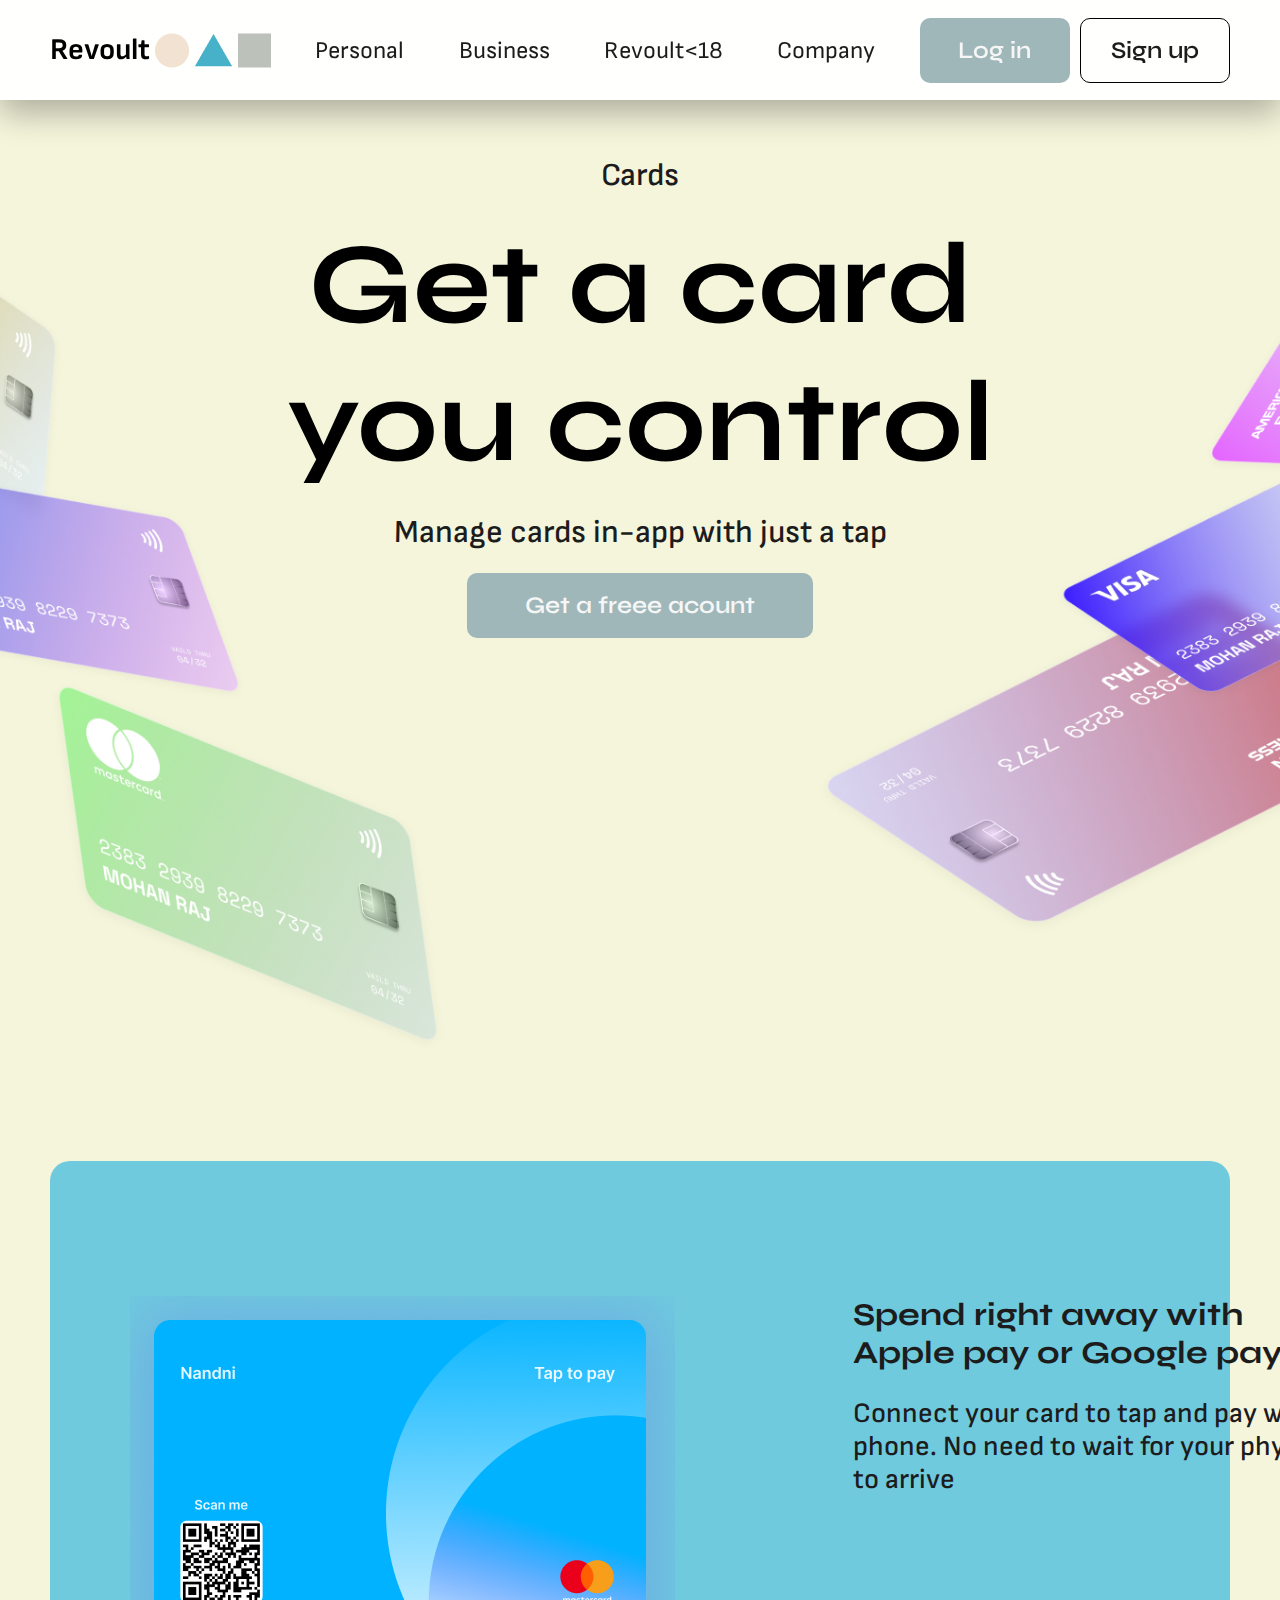
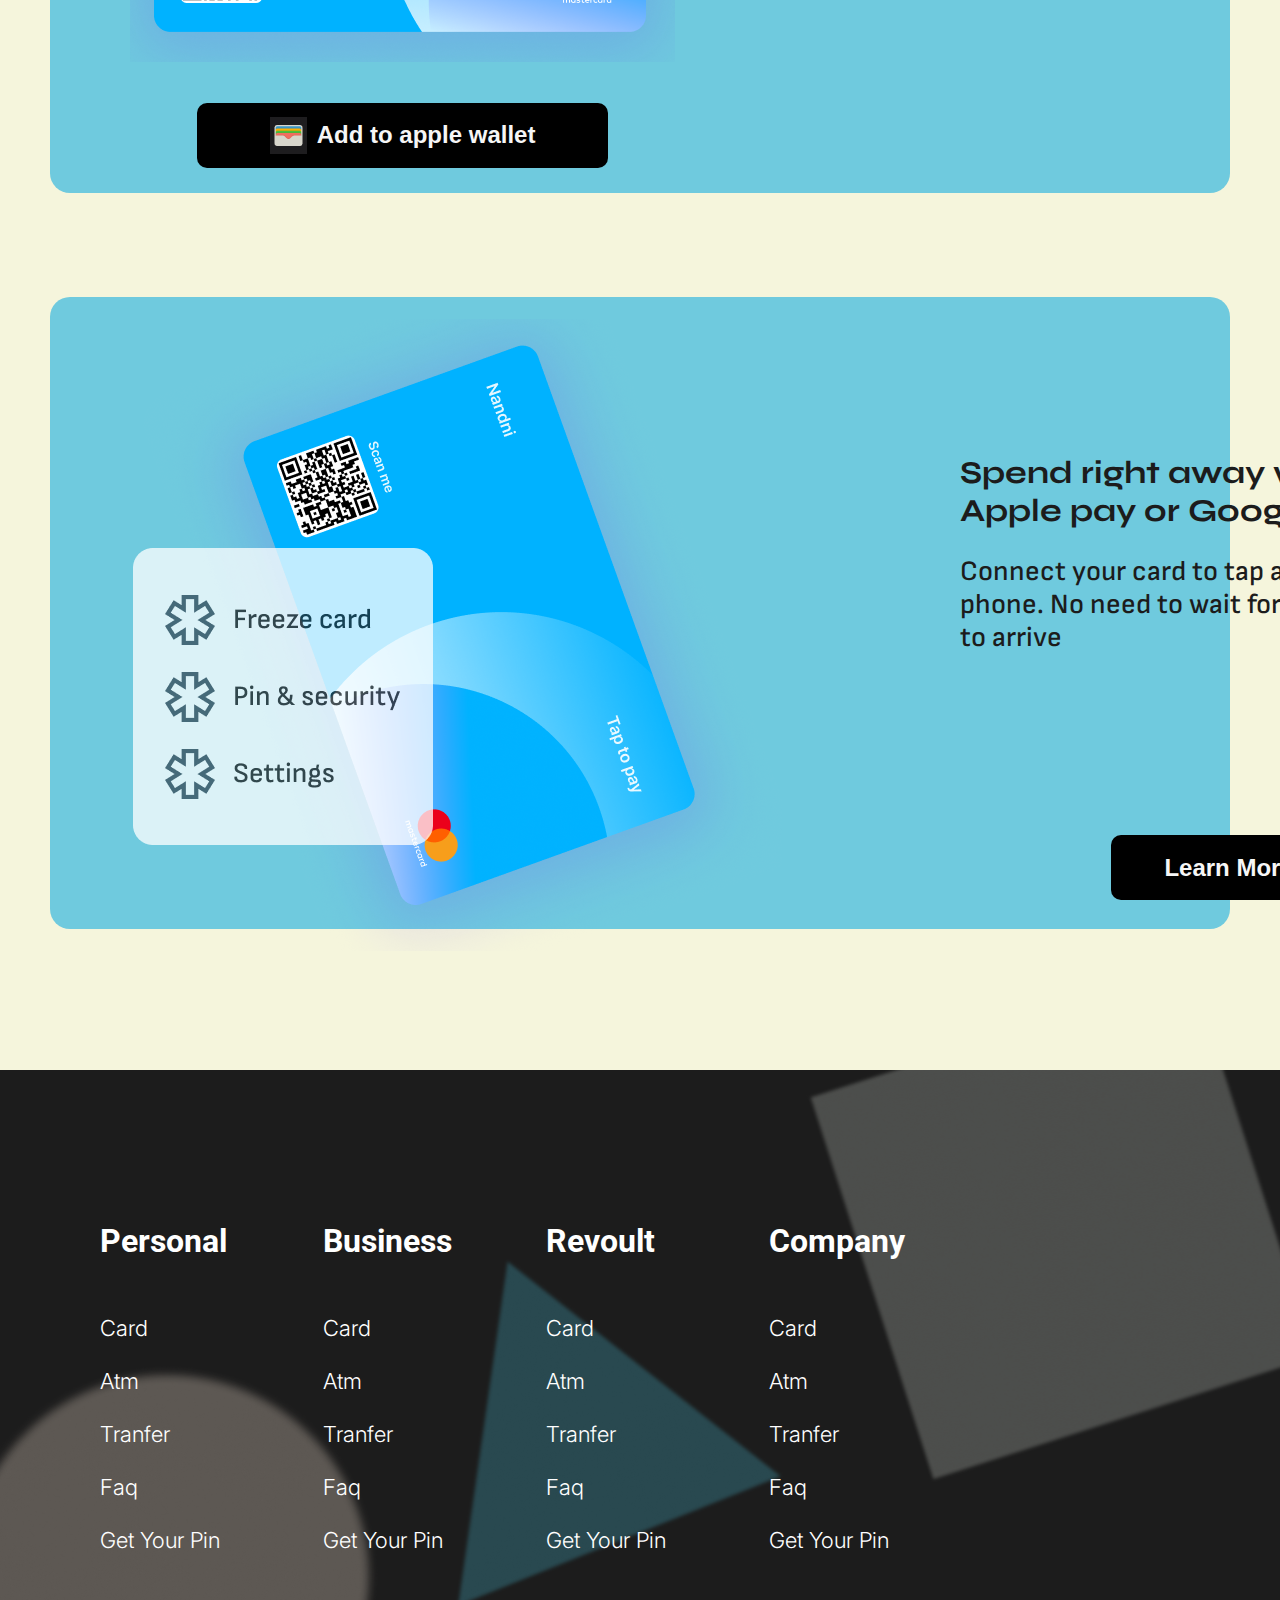
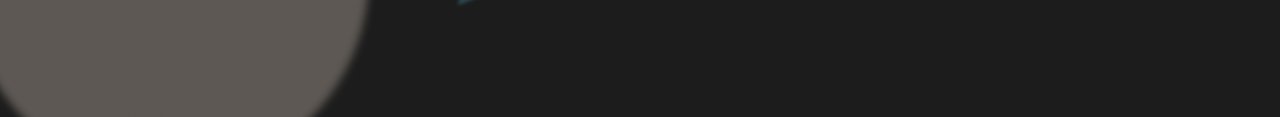
==== index.html @ 476b139b "Initial commit" ====
<!DOCTYPE html>
<html lang="en">
  <head>
    <meta charset="UTF-8" />
    <meta name="viewport" content="width=device-width, initial-scale=1.0" />
    <title>Document</title>
    <link rel="stylesheet" href="style.css" />
  </head>
  <body class="sticky">
    <header class="header">
      <a href="#" class="headerText">
        <h2>Revoult</h2>
        <img src="./img/Ellipse.png" alt="Ellipse_picture" />
        <img src="./img/Polygon.png" alt="Polygon_picture" />
        <img src="./img/Rectangle.png" alt="Rectangle_picture" />
      </a>
      <nav class="mainNav">
        <ul class="mainNavList">
          <li><a href="#" class="mainNavLink">Personal</a></li>
          <li><a href="#" class="mainNavLink">Business</a></li>
          <li><a href="#" class="mainNavLink">Revoult&lt;18</a></li>
          <li><a href="#" class="mainNavLink">Company</a></li>
        </ul>
      </nav>
      <div class="navBtn">
        <a href="#" class="btn loginBtn">Log in</a>
        <a href="#" class="btn signUpBtn">Sign up</a>
      </div>
    </header>
    <main>
      <!-- HERO SECTION -->
      <section class="heroSection">
        <div class="heroContainer">
          <p class="heroText">Cards</p>
          <h2 class="heroTitle">
            Get a card <br />
            you control
          </h2>
          <h5 class="heroSubTitle">Manage cards in-app with just a tap</h5>
          <div class="heroBtn">
            <a href="#" class="btn"> Get a freee acount </a>
          </div>
        </div>
      </section>

      <!-- ABOUT SECTION -->
      <section class="aboutSection">
        <div class="gridCard addWallet">
          <div class="gridItem">
            <img src="/img/sha.png" alt="atm card" /><br />
            <a href="#">
              <button>
                <img src="/img/Walletimg.png" alt="wallet icon" /> Add to apple
                wallet
              </button>
            </a>
          </div>

          <div class="gridItem gridItemText">
            <h3>Spend right away with Apple pay or Google pay</h3>
            <p>
              Connect your card to tap and pay with your phone. No need to wait
              for your physical card to arrive
            </p>
          </div>
        </div>

        <div class="gridCard learnMore">
          <div class="gridItem">
            <img src="/img/atm-card.svg" alt="atm card" /><br />
          </div>

          <div class="gridItem gridItemText">
            <h3>Spend right away with Apple pay or Google pay</h3>
            <p>
              Connect your card to tap and pay with your phone. No need to wait
              for your physical card to arrive
            </p>
            <a href="#">
              <button class="learnMoreBtn">Learn More</button>
            </a>
          </div>
        </div>
      </section>
    </main>

    <!-- FOOTER SECTION -->
    <footer class="footerSection">
      <div class="gridItem">
        <h4>Personal</h4>
        <div class="footerLinks">
          <a href="#">Card</a>
          <a href="#">Atm</a>
          <a href="#">Tranfer</a>
          <a href="#">Faq</a>
          <a href="#">Get Your Pin</a>
        </div>
      </div>
      <div class="gridItem">
        <h4>Business</h4>
        <div class="footerLinks">
          <a href="#">Card</a>
          <a href="#">Atm</a>
          <a href="#">Tranfer</a>
          <a href="#">Faq</a>
          <a href="#">Get Your Pin</a>
        </div>
      </div>
      <div class="gridItem">
        <h4>Revoult</h4>
        <div class="footerLinks">
          <a href="#">Card</a>
          <a href="#">Atm</a>
          <a href="#">Tranfer</a>
          <a href="#">Faq</a>
          <a href="#">Get Your Pin</a>
        </div>
      </div>
      <div class="gridItem">
        <h4>Company</h4>
        <div class="footerLinks">
          <a href="#">Card</a>
          <a href="#">Atm</a>
          <a href="#">Tranfer</a>
          <a href="#">Faq</a>
          <a href="#">Get Your Pin</a>
        </div>
      </div>
    </footer>
  </body>
</html>
---- style.css ----
@import url("https://fonts.googleapis.com/css2?family=Sofia+Sans:wght@100;400;500;600;700;800&family=Syne:wght@400;500;600;700&family=Roboto:wght@300;400;500;700;900&family=Inter:wght@300;400;500;700&display=swap");

* {
  margin: 0;
  padding: 0;
  box-sizing: border-box;
  border: none;
  text-decoration: none;
  color: inherit;
  list-style-type: none;
}

html {
  font-size: 65.2%;
  overflow-x: hidden;
}

body {
  max-width: 1728px;
  background-color: beige;
  font-family: "Sofia Sans", sans-serif;
}

.sticky .header {
  position: fixed;
  top: 0;
  bottom: 0;
  padding-top: 0;
  padding-bottom: 0;
  width: 100%;
  box-shadow: 0 1.2rem 3.2rem rgba(0, 0, 0, 0.3);
  background-color: rgba(255, 255, 255, 0.95);
}

.header {
  background-color: #e8eded;
  display: flex;
  flex-direction: row;
  justify-content: space-between;
  align-items: center;
  height: 9.6rem;
  padding: 0 4.8rem;
}

.headerText {
  color: black;
  text-decoration: none;
  font-size: 20px;
  display: flex;
  justify-content: center;
  align-items: center;
  gap: 5px;
}
.mainNavList {
  display: flex;
  text-decoration: none;
  list-style-type: none;
  color: #1c1c1c;
  gap: 5.2rem;
}
.mainNavLink:link,
.mainNavLink:visited {
  text-decoration: none;
  font-size: 24px;
  color: #1c1c1c;
}

.mainNavLink:hover,
.mainNavLink:active {
  color: #6fcade;
  text-decoration: underline;
}

.navBtn {
  display: flex;
  font-family: "Syne", sans-serif;
  font-size: 24px;
  font-weight: 600;
  gap: 1rem;
}

.btn,
.btn:link,
.btn:visited {
  width: 150px;
  height: 65px;
  display: flex;
  justify-content: center;
  align-items: center;
  border-radius: 10px;
  cursor: pointer;
  transition: all 0.5s;
  text-decoration: none;
  border: none;
  -webkit-border-radius: 10px;
  -moz-border-radius: 10px;
  -ms-border-radius: 10px;
  -o-border-radius: 10px;
}

.loginBtn:link,
.loginBtn:visited {
  background-color: #9fb7b9;
  color: #f6f6f6;
}

.loginBtn:hover,
.loginBtn:active {
  background-color: #b7ced1;
  color: #1c1c1c;
}

.signUpBtn:link,
.signUpBtn:visited {
  border: 1px solid black;
  background-color: inherit;
  color: #1c1c1c;
}

.signUpBtn:hover,
.signUpBtn:active {
  background-color: #f5f2ec;
}

.heroSection {
  background-image: url(/img/card1.png);
  background-position: center;
  background-size: cover;
  height: 100vh;
  width: 100vw;
  display: flex;
  justify-content: center;
  margin-top: 15rem;
  text-align: center;
}

.heroContainer {
  height: 519px;
  width: 100%;
  display: flex;
  flex-direction: column;
  align-items: center;
  font-family: "Syne", sans-serif;
}

.heroText,
.heroSubTitle {
  margin-bottom: 2rem;
  font-size: 32px;
  font-family: "Sofia Sans", sans-serif;
  font-weight: 500;
  color: #1c1c1c;
}

.heroTitle {
  margin-bottom: 2rem;
  font-size: 115px;
}

.heroBtn {
  font-size: 24px;
  font-weight: 600;
}

.heroBtn .btn {
  color: #f6f6f6;
  text-decoration: none;
  border-radius: 10px;
  background: #9fb7b9;
  color: #f6f6f6;
  width: 346px;
  height: 65px;
  padding: 10px;
}

.aboutSection {
  width: 100vw;
  padding: 0 4.8rem;
  margin-bottom: 141px;
}

.aboutSection .gridCard {
  display: grid;
  /* grid-template-columns: 1fr 1fr; */
  grid-template-columns: repeat(2, 1fr);
  grid-column-gap: 178px;
  height: 632px;
  margin-top: 10rem;
  background-color: #6fcade;
  border-radius: 20px;
  -webkit-border-radius: 20px;
  -moz-border-radius: 20px;
  -ms-border-radius: 20px;
  -o-border-radius: 20px;
}

.aboutSection .addWallet {
  padding: 135px 61px 62px 80px;
}

.aboutSection .gridItem {
  display: flex;
  flex-direction: column;
  align-items: center;
}

.aboutSection .gridItem button {
  cursor: pointer;
  display: flex;
  gap: 10px;
  justify-content: center;
  align-items: center;
  color: #f6f6f6;
  background-color: black;
  font-size: 24px;
  font-weight: 600;
  width: 411px;
  height: 65px;
  margin-top: 29px;
  border-radius: 10px;
  -webkit-border-radius: 10px;
  -moz-border-radius: 10px;
  -ms-border-radius: 10px;
  -o-border-radius: 10px;
}

.aboutSection .gridItemText {
  align-items: flex-start;
  color: #1c1c1c;
}

.aboutSection .gridItemText h3 {
  font-family: "Syne", sans-serif;
  font-size: 32px;
  font-weight: 700;
  width: 468px;
  margin-bottom: 25px;
  line-height: 38px;
}

.aboutSection .gridItemText p {
  font-size: 28px;
  font-weight: 500;
  line-height: 33px;
  width: 574px;
  margin-bottom: 152px;
}

.aboutSection .learnMore {
  padding: 22px 61px 41px 83px;
}

.aboutSection .learnMore .gridItemText {
  margin-top: 135px;
}

.aboutSection .gridItemText .learnMoreBtn {
  margin-left: 151px;
  width: 236px;
}

.footerSection {
  background-color: #1c1c1c;
  background-image: url(./img/footer.svg);
  background-position: left;
  background-repeat: no-repeat;
  background-size: cover;
  width: 100vw;
  color: #ffff;
  font-size: 32px;
  font-weight: 400;
  font-family: "Syne", sans-serif;
  display: grid;
  grid-template-columns: repeat(4, 1fr);
  grid-column-gap: 89px;
  padding: 152px 831px 164px 100px;
}

.footerSection .gridItem {
  display: flex;
  flex-direction: column;
}

.footerSection h4 {
  font-family: "Roboto", sans-serif;
  margin-bottom: 55px;
}

.footerSection .footerLinks {
  width: 134px;
  display: flex;
  flex-direction: column;
  row-gap: 27px;
  font-size: 22px;
  font-weight: 300;
  font-family: "Inter", sans-serif;
}
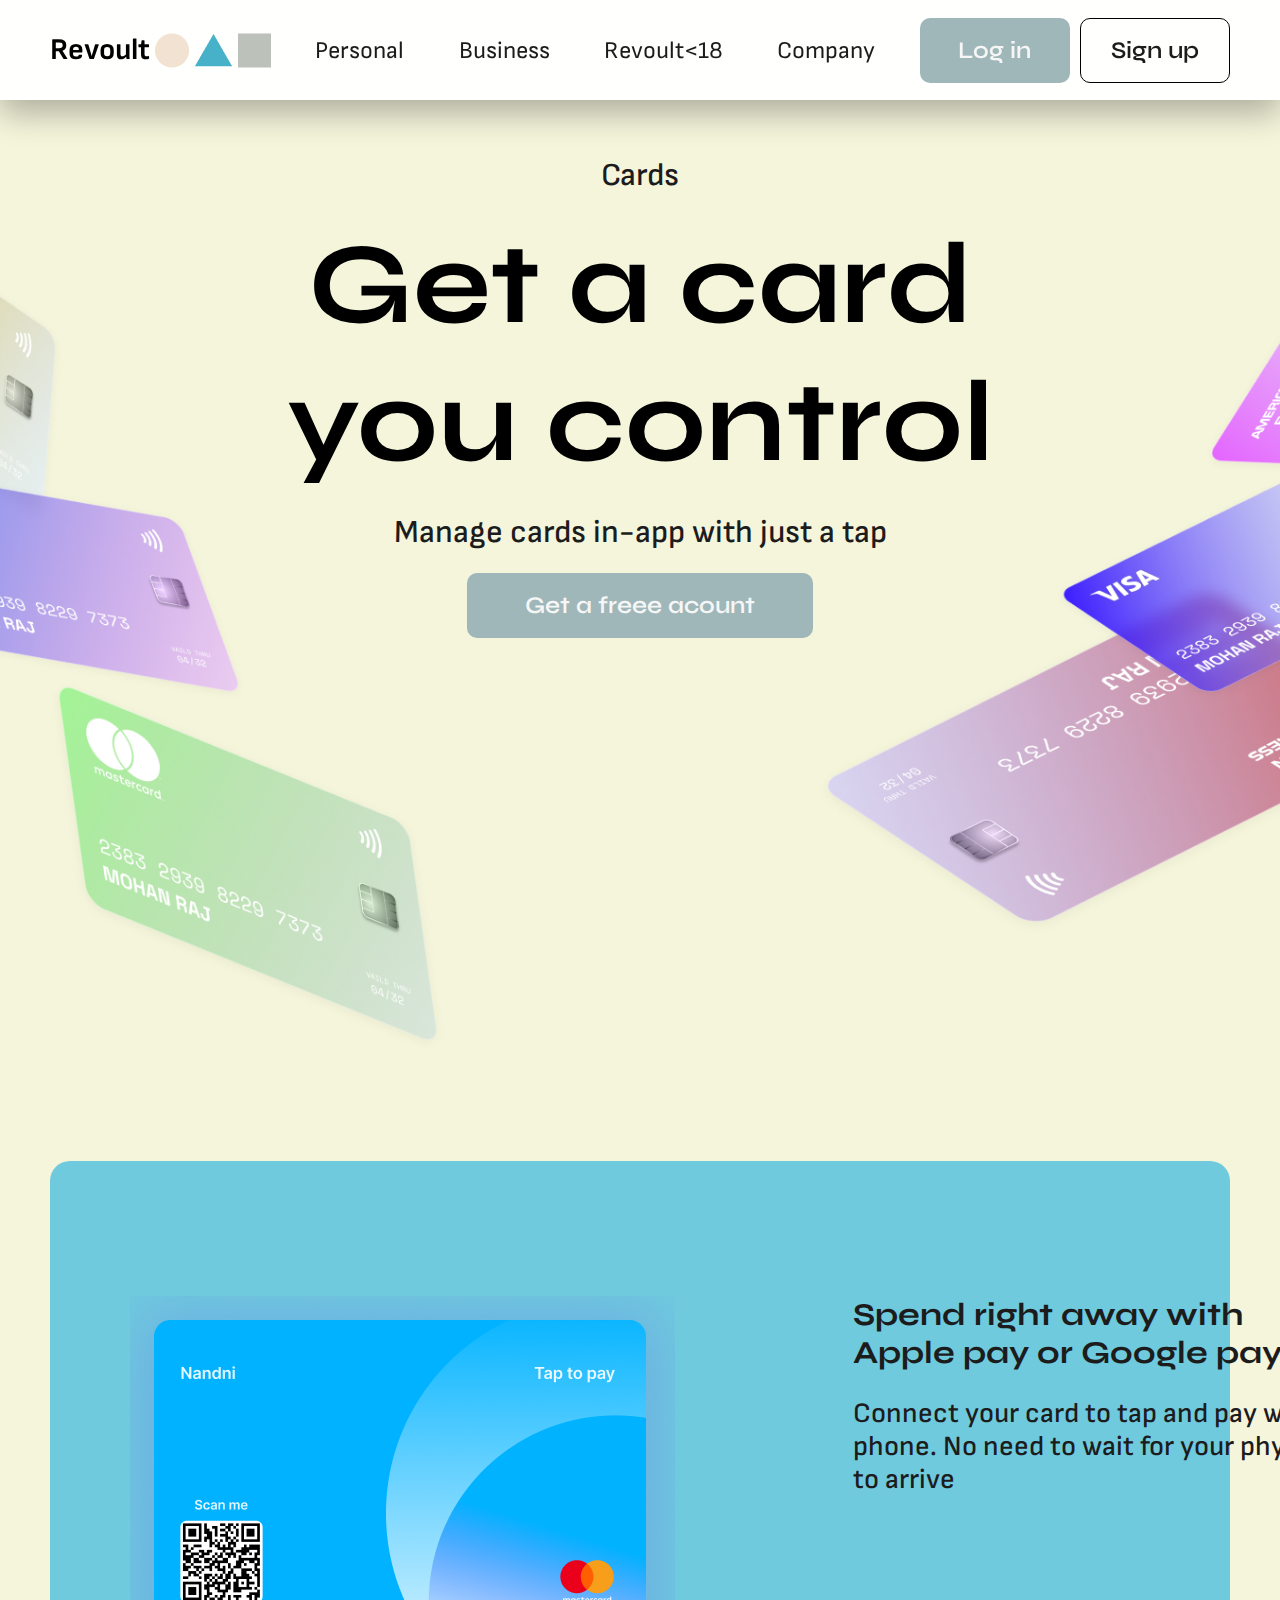
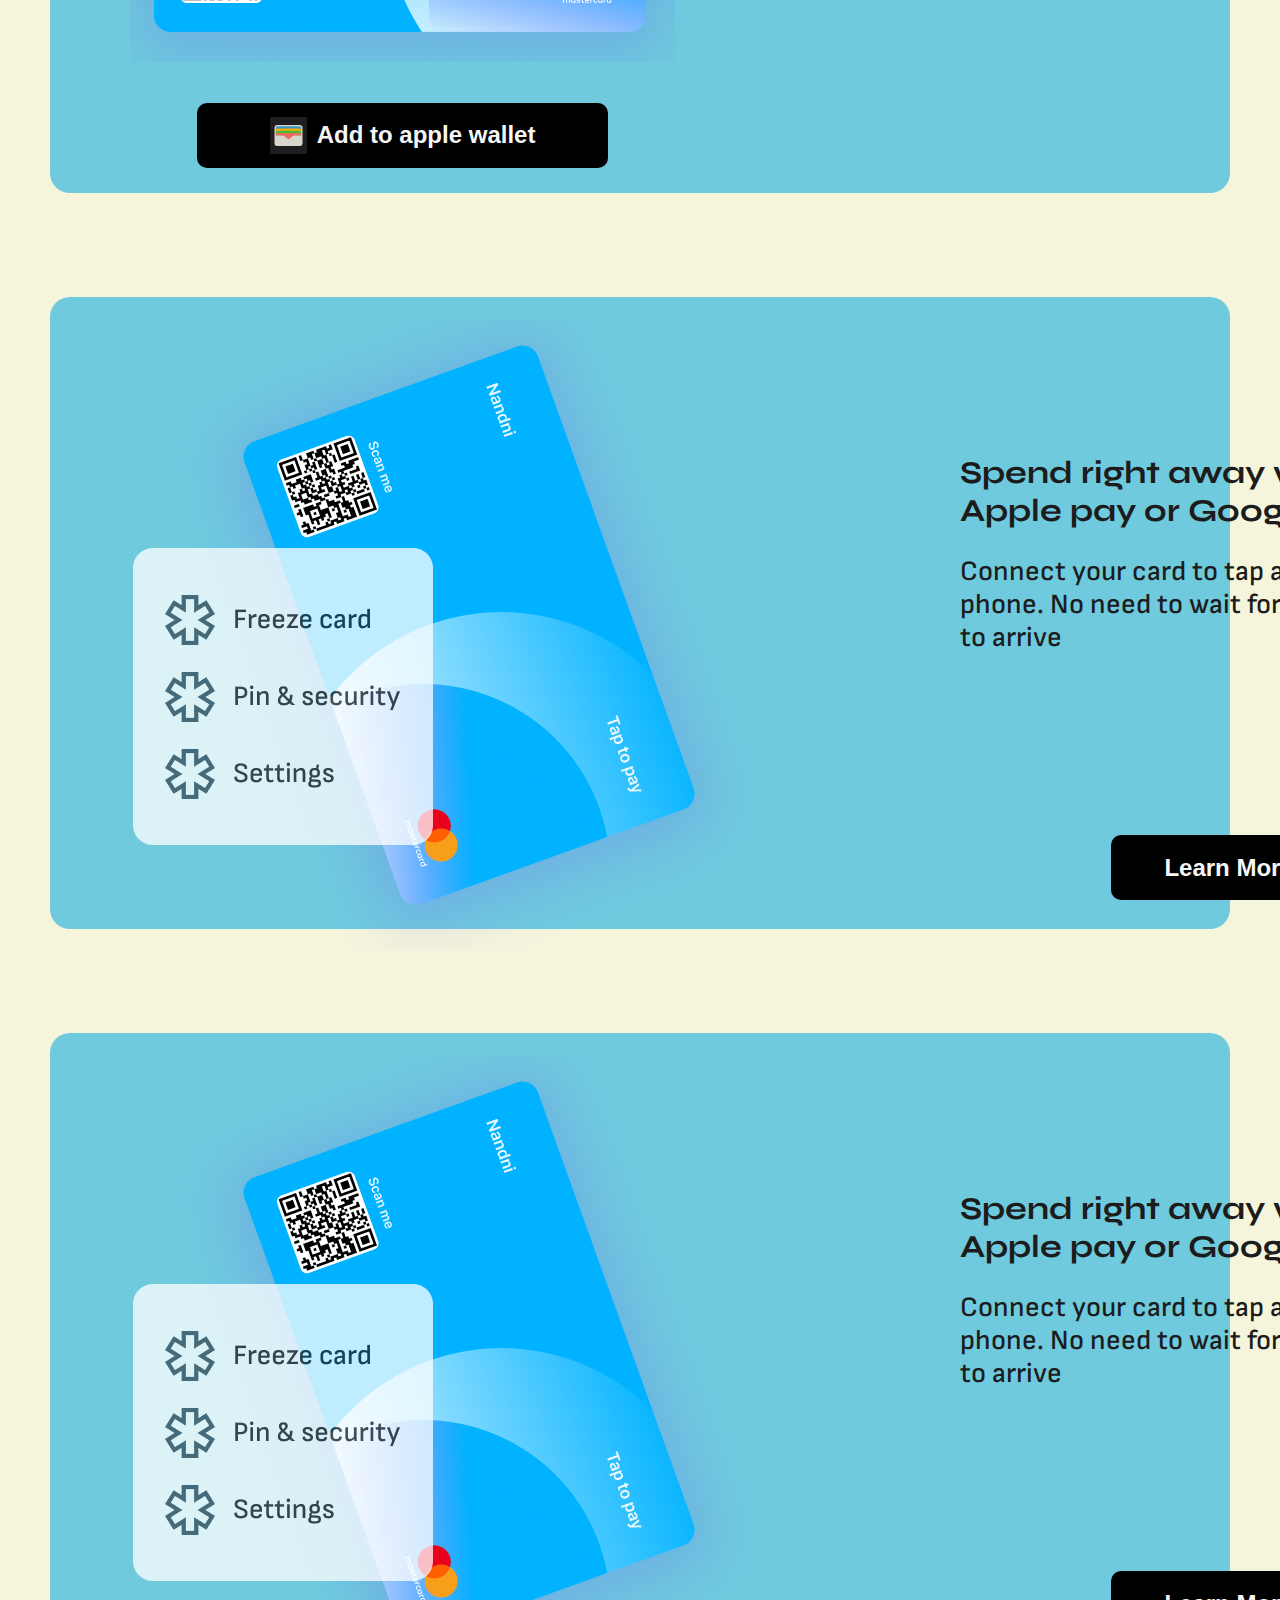
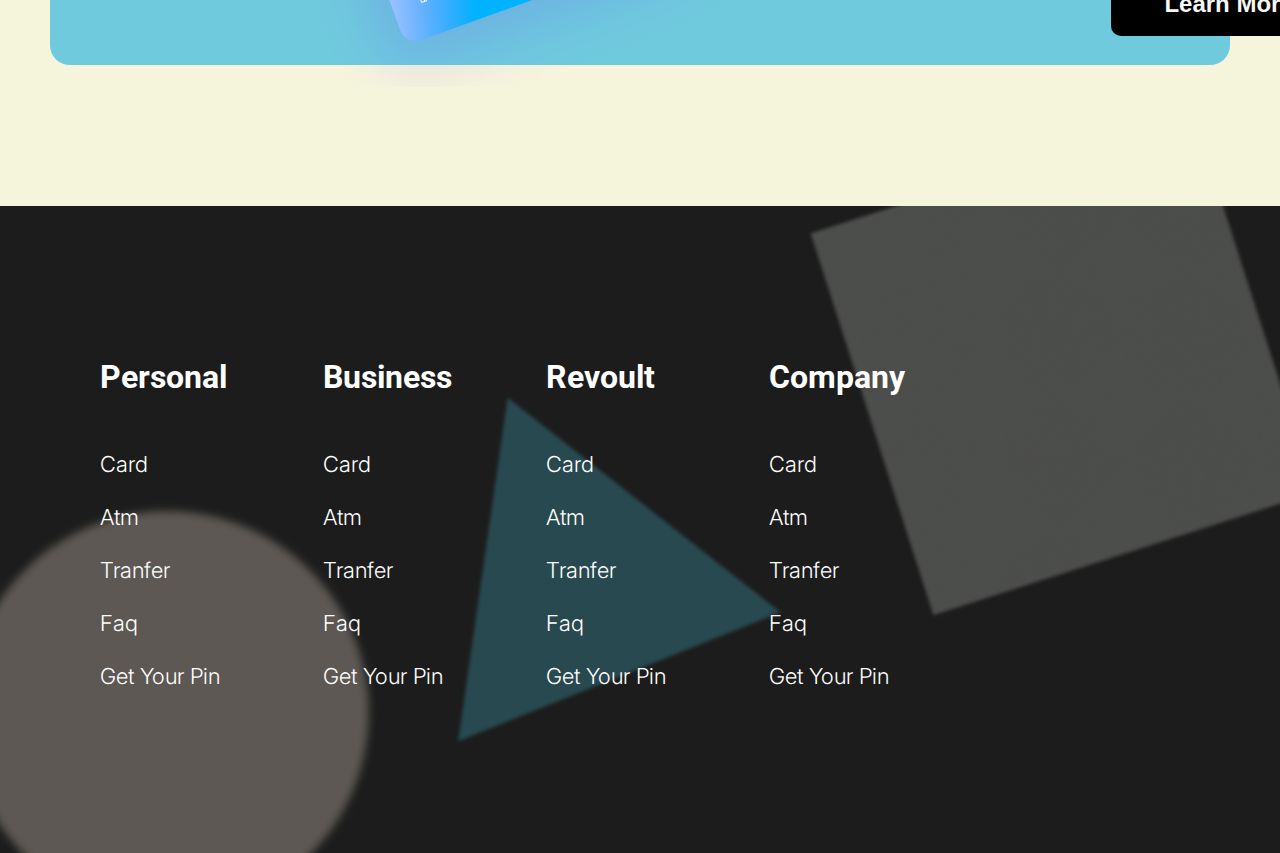
==== commit 23f6fc40: "added a new card" ====
--- a/index.html
+++ b/index.html
@@ -81,6 +81,22 @@
             </a>
           </div>
         </div>
+        <div class="gridCard learnMore">
+          <div class="gridItem">
+            <img src="/img/atm-card.svg" alt="atm card" /><br />
+          </div>
+
+          <div class="gridItem gridItemText">
+            <h3>Spend right away with Apple pay or Google pay</h3>
+            <p>
+              Connect your card to tap and pay with your phone. No need to wait
+              for your physical card to arrive
+            </p>
+            <a href="#">
+              <button class="learnMoreBtn">Learn More</button>
+            </a>
+          </div>
+        </div>
       </section>
     </main>
 
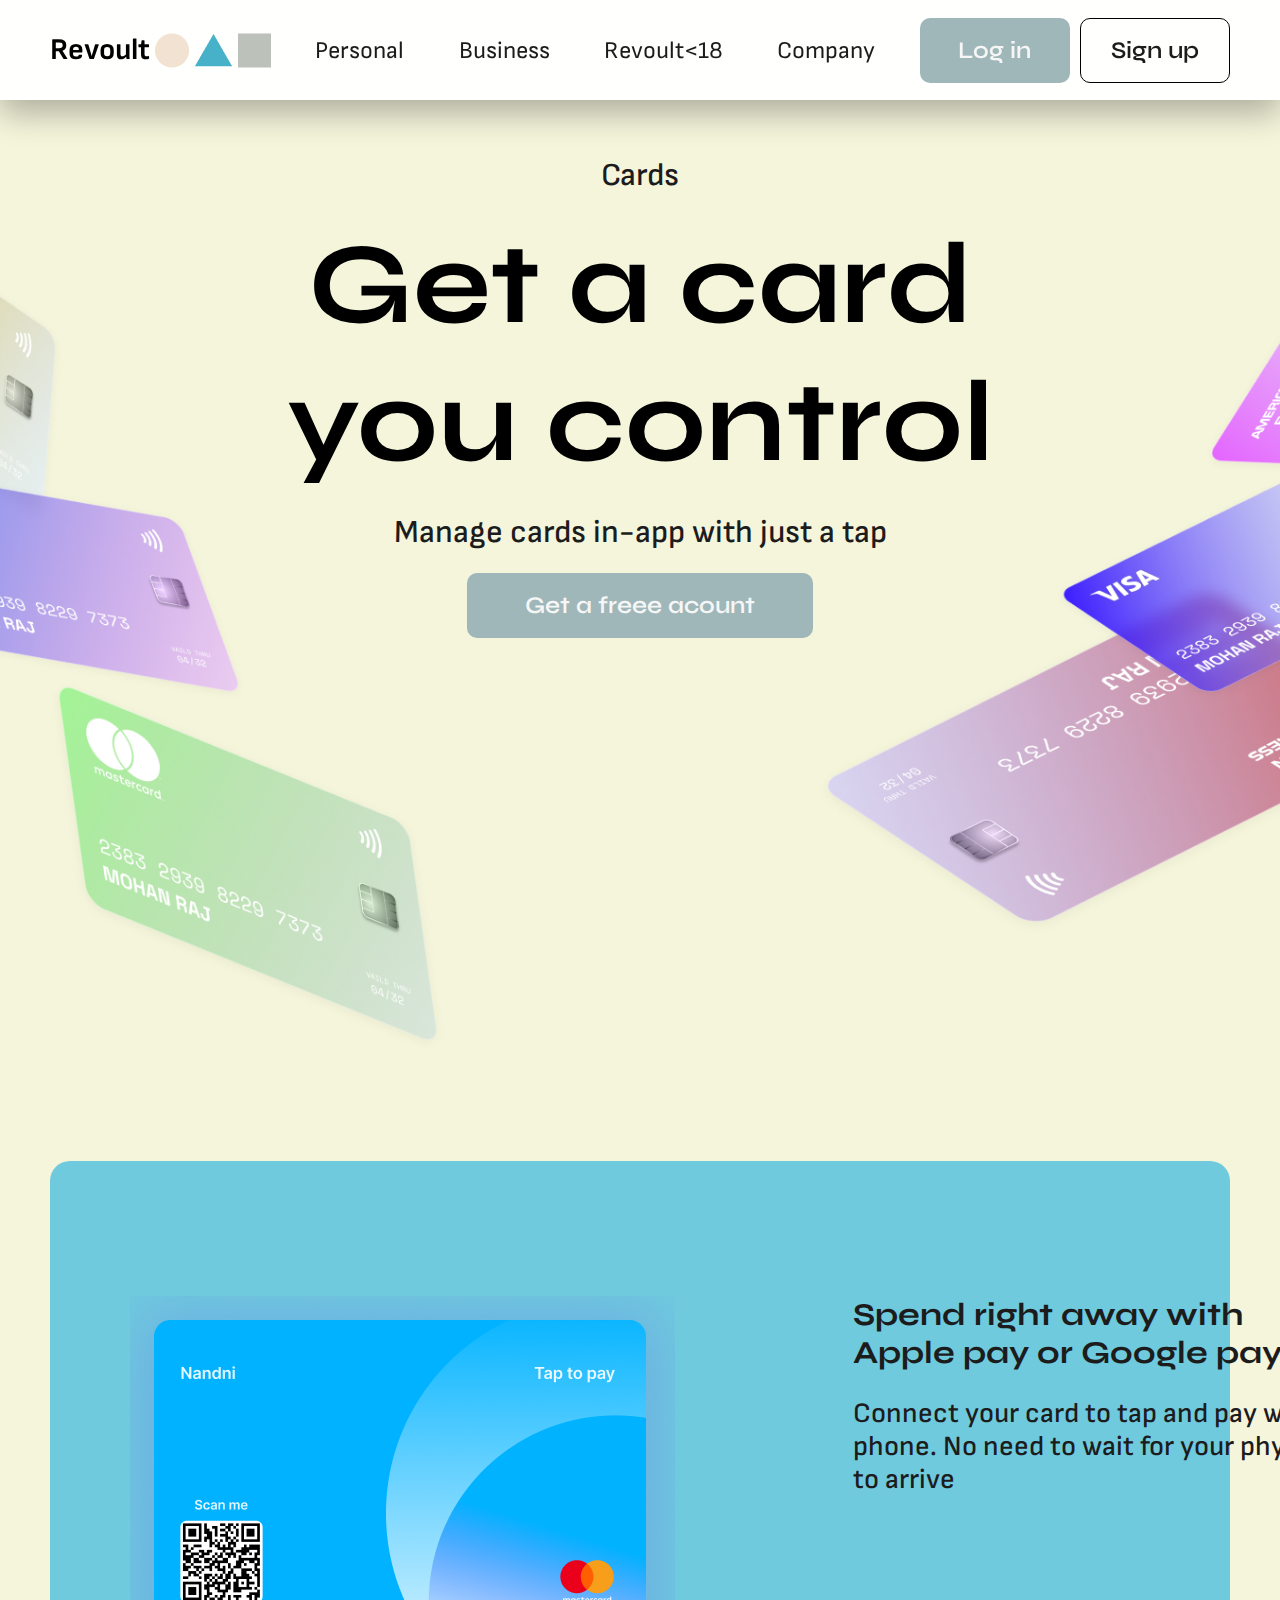
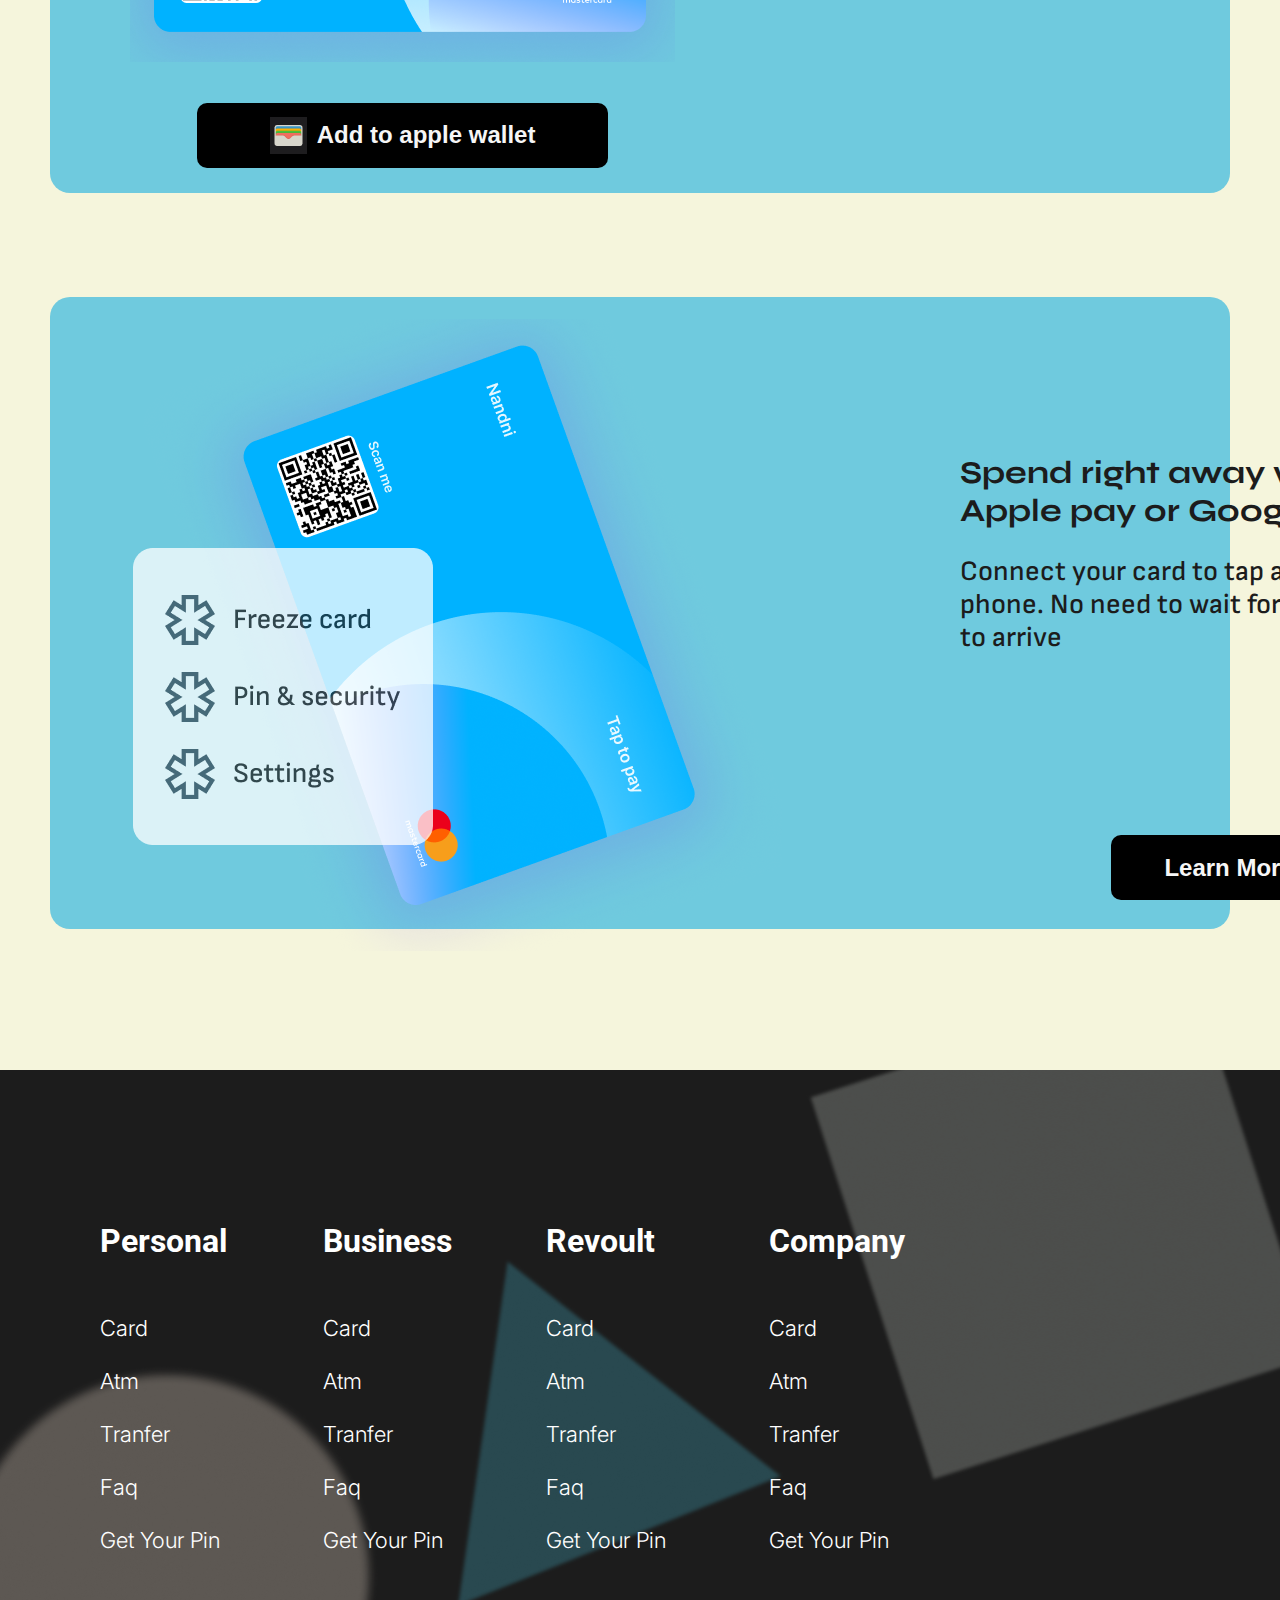
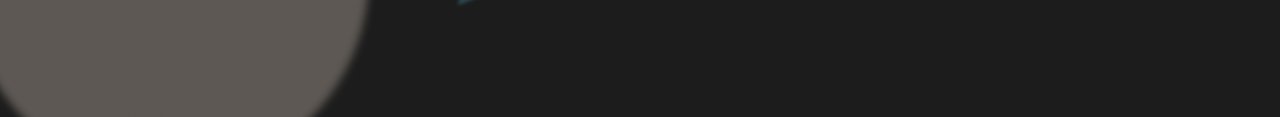
==== commit 63112a5a: "removed one blue card" ====
--- a/index.html
+++ b/index.html
@@ -81,22 +81,6 @@
             </a>
           </div>
         </div>
-        <div class="gridCard learnMore">
-          <div class="gridItem">
-            <img src="/img/atm-card.svg" alt="atm card" /><br />
-          </div>
-
-          <div class="gridItem gridItemText">
-            <h3>Spend right away with Apple pay or Google pay</h3>
-            <p>
-              Connect your card to tap and pay with your phone. No need to wait
-              for your physical card to arrive
-            </p>
-            <a href="#">
-              <button class="learnMoreBtn">Learn More</button>
-            </a>
-          </div>
-        </div>
       </section>
     </main>
 
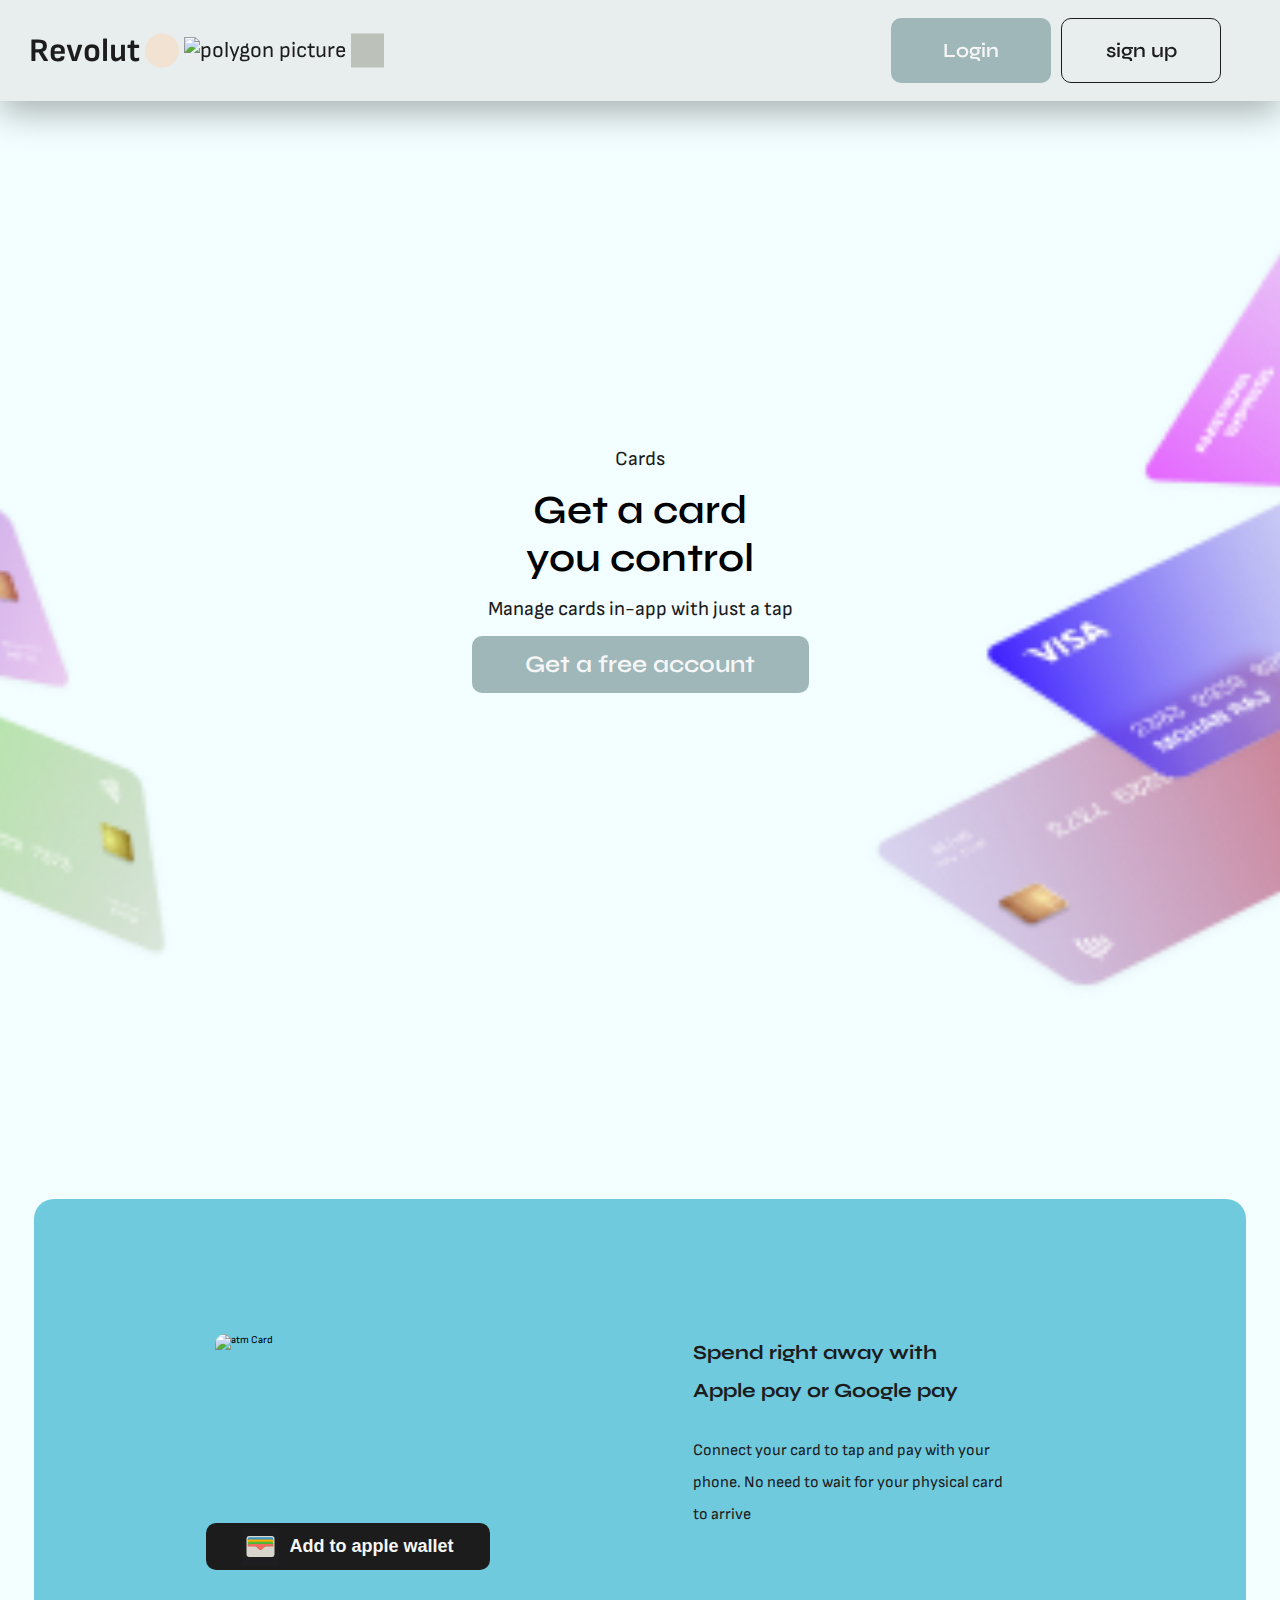
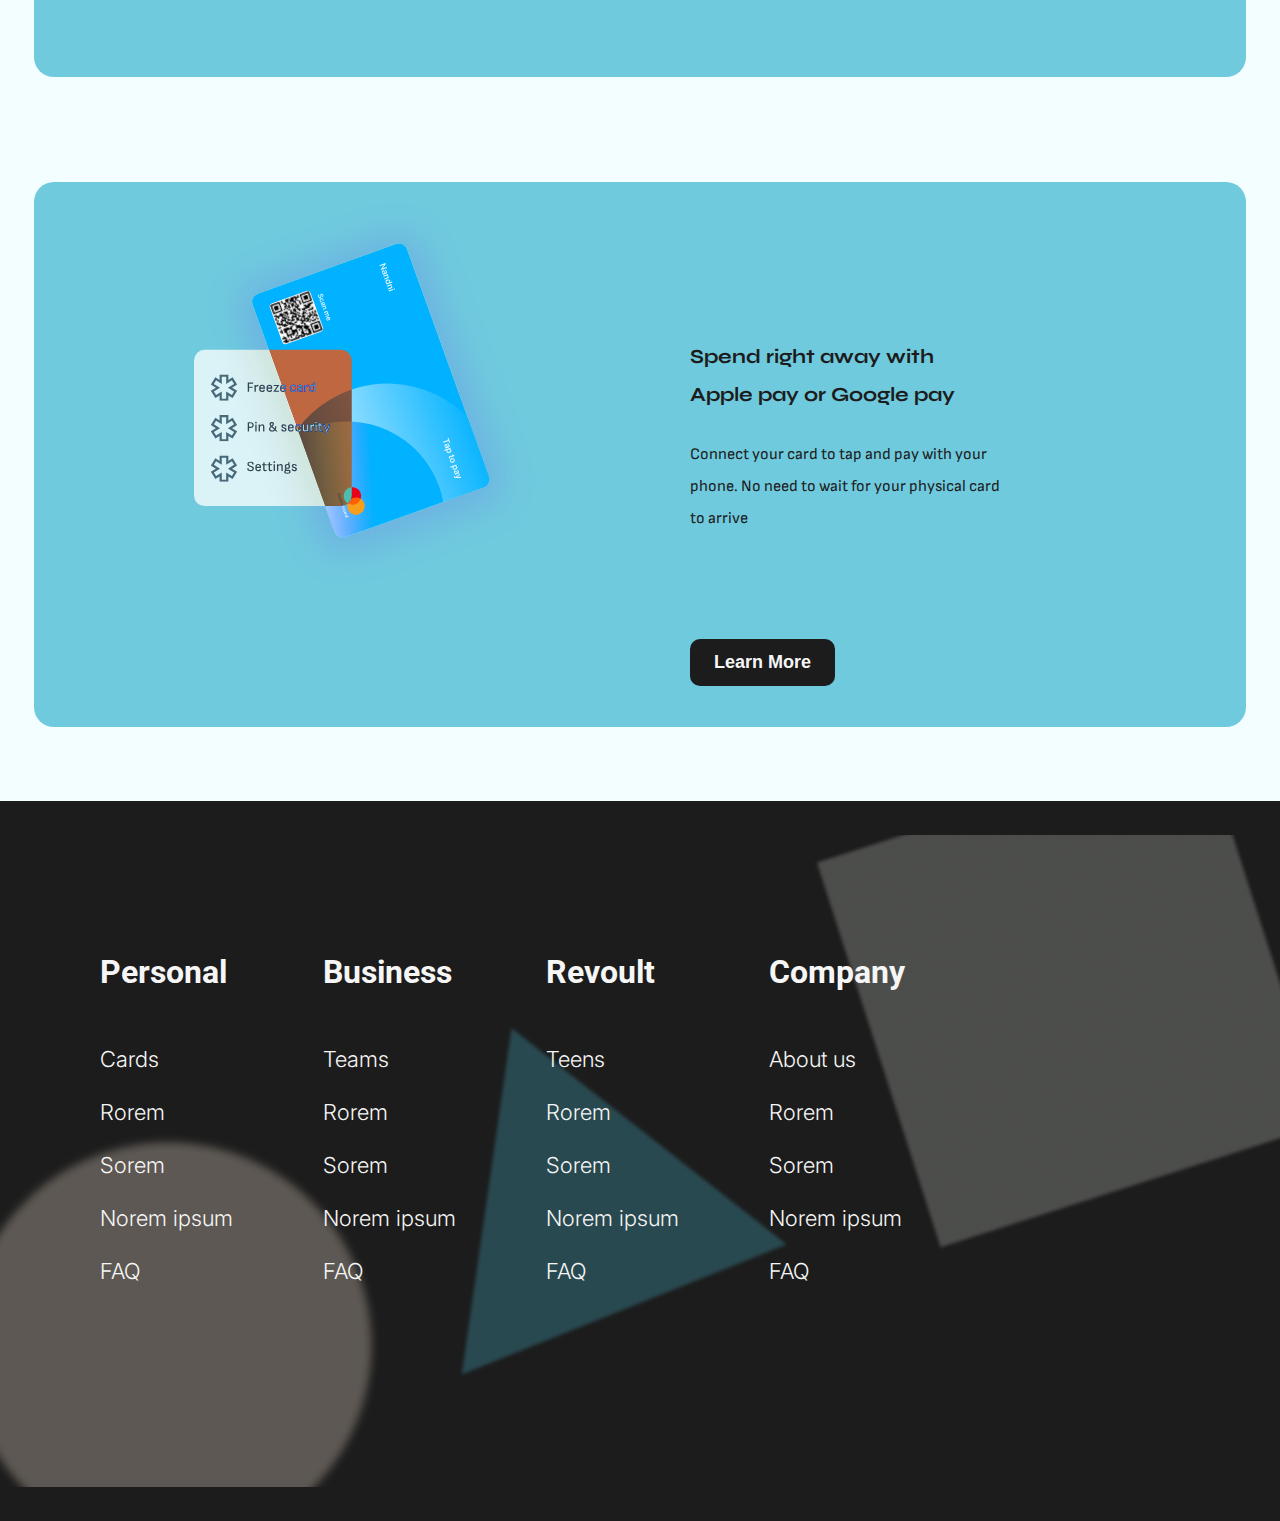
==== commit 9627bc0f: "Javascript implemented" ====
--- a/index.html
+++ b/index.html
@@ -4,54 +4,88 @@
     <meta charset="UTF-8" />
     <meta name="viewport" content="width=device-width, initial-scale=1.0" />
     <title>Document</title>
-    <link rel="stylesheet" href="style.css" />
+    <link rel="stylesheet" href="/css/style.css" />
+    <link rel="stylesheet" href="/css/mediaQuery.css" />
+    <link rel="stylesheet" href="/css/general.css" />
+    <link rel="icon" href="/img/Polygon.png" />
+    <link rel="apple-touch-icon" href="/img/Polygon.png" />
   </head>
-  <body class="sticky">
+  <body class="menu">
     <header class="header">
-      <a href="#" class="headerText">
-        <h2>Revoult</h2>
-        <img src="./img/Ellipse.png" alt="Ellipse_picture" />
-        <img src="./img/Polygon.png" alt="Polygon_picture" />
-        <img src="./img/Rectangle.png" alt="Rectangle_picture" />
+      <a href="#" class="logo">
+        <h2>Revolut</h2>
+        <img src="/img/Ellipse.png" alt="circle picture" />
+        <img src="/img/polygon.png" alt="polygon picture" />
+        <img src="/img/Rectangle.png" alt="rectangle picture" />
       </a>
+
       <nav class="mainNav">
         <ul class="mainNavList">
-          <li><a href="#" class="mainNavLink">Personal</a></li>
+          <li class="mainNavigationLink">
+            <a href="#" class="mainNavLink">Personal</a>
+            <ul class="PersonalList">
+              <li><a href="#" class="personalLink">Card</a></li>
+              <li><a href="#" class="personalLink">Atm</a></li>
+              <li><a href="#" class="personalLink">Transfer</a></li>
+              <li><a href="#" class="personalLink">FAQ</a></li>
+              <li><a href="#" class="personalLink">Get Pin</a></li>
+            </ul>
+          </li>
           <li><a href="#" class="mainNavLink">Business</a></li>
           <li><a href="#" class="mainNavLink">Revoult&lt;18</a></li>
           <li><a href="#" class="mainNavLink">Company</a></li>
+          <ul class="navBtn">
+            <a href="#" class="btn loginButton">Login</a>
+            <a href="/form/form.html" class="btn signupButton">sign up</a>
+          </ul>
         </ul>
       </nav>
-      <div class="navBtn">
-        <a href="#" class="btn loginBtn">Log in</a>
-        <a href="#" class="btn signUpBtn">Sign up</a>
+
+      <div class="mobileDiv">
+        <div class="navBtn">
+          <a href="#" class="btn loginButton">Login</a>
+
+          <a href="/form/form.html" class="btn signupButton">sign up</a>
+        </div>
+
+        <div class="btn-mobile-nav">
+          <ion-icon class="icon-mobile-nav" name="menu-outline"></ion-icon>
+          <ion-icon class="icon-mobile-nav" name="close-outline"></ion-icon>
+        </div>
       </div>
     </header>
+
+    <!-- Hero Section -->
     <main>
-      <!-- HERO SECTION -->
       <section class="heroSection">
         <div class="heroContainer">
-          <p class="heroText">Cards</p>
-          <h2 class="heroTitle">
-            Get a card <br />
-            you control
-          </h2>
+          <h5 class="heroText">Cards</h5>
+
+          <h2 class="heroTitle">Get a card<br />you control</h2>
           <h5 class="heroSubTitle">Manage cards in-app with just a tap</h5>
           <div class="heroBtn">
-            <a href="#" class="btn"> Get a freee acount </a>
+            <a href="#" class="button btn"> Get a free account</a>
           </div>
         </div>
       </section>
 
-      <!-- ABOUT SECTION -->
+      <!-- About section -->
       <section class="aboutSection">
         <div class="gridCard addWallet">
-          <div class="gridItem">
-            <img src="/img/sha.png" alt="atm card" /><br />
+          <div class="gridItem gridItemCard">
+            <img
+              class="aboutImg"
+              src="/img/Card1.png"
+              style="border-radius: 10px"
+              alt="atm Card"
+            />
+
             <a href="#">
               <button>
-                <img src="/img/Walletimg.png" alt="wallet icon" /> Add to apple
-                wallet
+                <img src="/img/Wallet.png" alt="wallet Icon" />
+                <img src="/img/wallet2.svg" alt="wallet Icon" />
+
+                Add to apple wallet
               </button>
             </a>
           </div>
@@ -66,8 +100,9 @@
         </div>
 
         <div class="gridCard learnMore">
-          <div class="gridItem">
-            <img src="/img/atm-card.svg" alt="atm card" /><br />
+          <div class="gridItem learnMoreCard">
+            <img src="/img/atm2.png" alt="atm Card" class="atm2" />
+            <img src="/img/atmTablet.svg" alt="atm Card" class="atmTablet" />
           </div>
 
           <div class="gridItem gridItemText">
@@ -76,56 +111,63 @@
               Connect your card to tap and pay with your phone. No need to wait
               for your physical card to arrive
             </p>
-            <a href="#">
-              <button class="learnMoreBtn">Learn More</button>
-            </a>
+            <a href="#"><button class="learnMoreBtn">Learn More</button></a>
           </div>
         </div>
       </section>
     </main>
 
-    <!-- FOOTER SECTION -->
+    <!-- Footer -->
     <footer class="footerSection">
       <div class="gridItem">
         <h4>Personal</h4>
-        <div class="footerLinks">
-          <a href="#">Card</a>
-          <a href="#">Atm</a>
-          <a href="#">Tranfer</a>
-          <a href="#">Faq</a>
-          <a href="#">Get Your Pin</a>
+        <div class="footerLink">
+          <a href="#">Cards</a>
+          <a href="#">Rorem</a>
+          <a href="#">Sorem</a>
+          <a href="#">Norem ipsum </a>
+          <a href="#">FAQ</a>
         </div>
       </div>
       <div class="gridItem">
         <h4>Business</h4>
-        <div class="footerLinks">
-          <a href="#">Card</a>
-          <a href="#">Atm</a>
-          <a href="#">Tranfer</a>
-          <a href="#">Faq</a>
-          <a href="#">Get Your Pin</a>
+        <div class="footerLink">
+          <a href="#">Teams</a>
+          <a href="#">Rorem</a>
+          <a href="#">Sorem</a>
+          <a href="#">Norem ipsum </a>
+          <a href="#">FAQ</a>
         </div>
       </div>
       <div class="gridItem">
         <h4>Revoult</h4>
-        <div class="footerLinks">
-          <a href="#">Card</a>
-          <a href="#">Atm</a>
-          <a href="#">Tranfer</a>
-          <a href="#">Faq</a>
-          <a href="#">Get Your Pin</a>
+        <div class="footerLink">
+          <a href="#">Teens</a>
+          <a href="#">Rorem</a>
+          <a href="#">Sorem</a>
+          <a href="#">Norem ipsum </a>
+          <a href="#">FAQ</a>
         </div>
       </div>
       <div class="gridItem">
         <h4>Company</h4>
-        <div class="footerLinks">
-          <a href="#">Card</a>
-          <a href="#">Atm</a>
-          <a href="#">Tranfer</a>
-          <a href="#">Faq</a>
-          <a href="#">Get Your Pin</a>
+        <div class="footerLink">
+          <a href="#">About us</a>
+          <a href="#">Rorem</a>
+          <a href="#">Sorem</a>
+          <a href="#">Norem ipsum </a>
+          <a href="#">FAQ</a>
         </div>
       </div>
     </footer>
+    <script
+      type="module"
+      src="https://unpkg.com/ionicons@7.1.0/dist/ionicons/ionicons.esm.js"
+    ></script>
+    <script
+      nomodule
+      src="https://unpkg.com/ionicons@7.1.0/dist/ionicons/ionicons.js"
+    ></script>
+    <script src="/js/script.js"></script>
   </body>
 </html>
--- a/css/style.css
+++ b/css/style.css
@@ -0,0 +1,355 @@
+/* HEADER AND NAVBAR */
+.header {
+  display: flex;
+  flex-direction: row;
+  justify-content: space-between;
+  align-items: center;
+  background-color: #e8eded;
+  height: 138px;
+  width: 100%;
+  position: fixed;
+  top: 0;
+  bottom: 0;
+  padding: 42px 100px;
+  z-index: 1;
+  box-shadow: 0px 1.2rem 3.2rem rgba(0, 0, 0, 0.3);
+}
+
+.logo {
+  color: #1c1c1c;
+  text-decoration: none;
+  font-size: 20px;
+  display: flex;
+  justify-content: center;
+  align-items: center;
+  gap: 5px;
+}
+
+.mainNav .navBtn {
+  display: none;
+}
+
+.mainNavList {
+  display: flex;
+  justify-content: center;
+  align-items: center;
+  text-decoration: none;
+  list-style-type: none;
+  color: #1c1c1c;
+  gap: 3.2rem;
+  font-size: 24px;
+}
+
+.mainNavList:link,
+.mainNavList:visited {
+  color: #1c1c1c;
+  text-decoration: none;
+}
+
+.mainNavLink:hover,
+.mainNavLink:active {
+  color: #6fcade;
+  text-decoration: underline;
+}
+
+/* PERSONAL LIST */
+.PersonalList {
+  list-style: none;
+  font-size: 24px;
+  margin-top: 20rem;
+  padding: 70px 30px;
+  background-color: #e8eded;
+  gap: 2rem;
+  display: none;
+}
+
+.personalLink:link .personalLink {
+  display: none;
+}
+
+.personalLink:link,
+.personal:visited {
+  color: #1c1c1c;
+  font-size: 24px;
+}
+
+.personalLink:hover,
+.personal:active {
+  color: #6fcade;
+}
+
+.mainNavigationLink:hover .PersonalList {
+  display: flex;
+  flex-direction: column;
+  margin-top: 20rem;
+  padding: 5px 50px;
+  border-radius: 10px;
+}
+
+/* NAV BUTTON */
+.mobileDiv {
+  display: flex;
+  justify-content: center;
+  align-items: center;
+}
+
+.navBtn {
+  display: flex;
+  gap: 1rem;
+  font-family: "Syne", sans-serif;
+  font-size: 24px;
+  font-weight: 600;
+}
+
+.btn,
+.btnlink,
+.btn:visited {
+  display: flex;
+  justify-content: center;
+  align-items: center;
+  height: 65px;
+  width: 160px;
+  padding: 5px 15px;
+  cursor: pointer;
+  border: none;
+  text-decoration: none;
+  border-radius: 10px;
+  -webkit-border-radius: 10px;
+  -moz-border-radius: 10px;
+  -ms-border-radius: 10px;
+  -o-border-radius: 10px;
+  transition: all 0.5s ease-in-out;
+  -webkit-transition: all 0.5s ease-in-out;
+  -moz-transition: all 0.5s ease-in-out;
+  -ms-transition: all 0.5s ease-in-out;
+  -o-transition: all 0.5s ease-in-out;
+}
+
+.loginButton:link,
+.loginButton:visited {
+  background-color: #9fb7b9;
+  color: #f6f6f6;
+  font-family: "Syne", sans-serif;
+}
+
+.loginButton:hover,
+.loginButton:active {
+  background-color: #b7ced1;
+  color: #1c1c1c;
+}
+.signupButton:link,
+.signupButton:visited {
+  border: 1px solid #1c1c1c;
+  color: #1c1c1c;
+  font-family: "Syne", sans-serif;
+}
+.signupButton:hover,
+.signupButtons:active {
+  color: #1c1c1c;
+  background-color: #f5f2ec;
+}
+
+/* MOBILE NAV BUTTON */
+.btn-mobile-nav {
+  cursor: pointer;
+  background: none;
+  border: none;
+  display: none;
+}
+
+.icon-mobile-nav {
+  width: 4.8rem;
+  height: 4.8rem;
+  color: #000;
+}
+
+.icon-mobile-nav[name="close-outline"] {
+  display: none;
+}
+
+/* HERO SECTION */
+.heroSection {
+  display: flex;
+  justify-content: center;
+  height: 100vh;
+  width: 100vw;
+  margin-top: 15rem;
+  background-image: url(/img/hero.png);
+  background-position: center;
+  background-size: cover;
+}
+
+.heroContainer {
+  display: flex;
+  flex-direction: column;
+  justify-content: center;
+  align-items: center;
+  padding-top: 3rem;
+  text-align: center;
+}
+
+.heroText,
+.heroSubTitle {
+  margin-bottom: 34px;
+  font-size: 32px;
+  font-weight: 500;
+  color: #1c1c1c;
+}
+
+.heroTitle {
+  font-family: "Syne", sans-serif;
+  font-size: 115px;
+  font-weight: 600;
+  margin-bottom: 34px;
+}
+
+.heroBtn {
+  font-size: 24px;
+  font-weight: 600;
+  font-family: "Syne", sans-serif;
+}
+
+.heroBtn .btn {
+  font-size: 24px;
+  color: #f6f6f6;
+  background: #9fb7b9;
+  width: 346px;
+  height: 64px;
+  padding: 10px;
+  border-radius: 10px;
+  -webkit-border-radius: 10px;
+  -moz-border-radius: 10px;
+  -ms-border-radius: 10px;
+  -o-border-radius: 10px;
+}
+
+.heroBtn .btn:hover,
+.heroBtn .btn:active {
+  color: #1c1c1c;
+  background: #b7ced1;
+}
+
+/* ABOUT SECTION */
+.aboutSection {
+  padding: 0 171px;
+  margin: 167px 0 141px;
+}
+
+.aboutSection .gridCard {
+  width: 1385px;
+  display: grid;
+  grid-template-columns: repeat(2, 1fr);
+  grid-column-gap: 178px;
+  background-color: #6fcade;
+  border-radius: 20px;
+  padding: 135px 61px 62px 80px;
+  margin-top: 10rem;
+}
+
+/* ADD WALLET CARD*/
+.aboutSection .addWallet {
+  padding: 135px 61px 62px 68px;
+}
+
+.aboutSection .gridItem {
+  display: flex;
+  flex-direction: column;
+  align-items: center;
+}
+
+.aboutSection .gridItem .atmTablet {
+  display: none;
+}
+
+.aboutSection .gridItemText {
+  align-items: flex-start;
+  color: #1c1c1c;
+}
+
+.aboutSection .gridItem button {
+  display: flex;
+  justify-content: center;
+  align-items: center;
+  gap: 10px;
+  background-color: #1c1c1c;
+  color: #f6f6f6;
+  width: 411px;
+  height: 65px;
+  border-radius: 10px;
+  margin-top: 29px;
+  cursor: pointer;
+  font-weight: 600;
+  font-size: 24px;
+}
+
+button :nth-child(2) {
+  display: none;
+}
+
+.aboutSection .gridItemText h3 {
+  font-family: "Syne", sans-serif;
+  font-size: 32px;
+  font-weight: 700;
+  width: 468px;
+  line-height: 38px;
+  margin-bottom: 25px;
+}
+
+.aboutSection .gridItemText p {
+  font-size: 28px;
+  font-weight: 500;
+  line-height: 32px;
+  width: 574px;
+  margin-bottom: 152px;
+}
+
+/* LEARN MORE CARD */
+.aboutSection .learnMore {
+  grid-column-gap: 100px;
+  padding: 21px 61px 41px 83px;
+}
+
+.aboutSection .gridItemText .learnMoreBtn {
+  width: 236px;
+}
+
+.aboutSection .learnMore .gridItemText {
+  margin-top: 135px;
+}
+
+/* FOOTER SECTION */
+.footerSection {
+  background-image: url(/img/footer.svg);
+  background-position: left;
+  background-repeat: no-repeat;
+  background-color: #1c1c1c;
+  display: grid;
+  grid-template-columns: repeat(4, 1fr);
+  grid-column-gap: 89px;
+  color: #f6f6f6;
+  font-size: 32px;
+  font-weight: 400;
+  font-family: "Syne", "sans-serif";
+  height: 100vh;
+  padding: 152px 831px 164px 100px;
+}
+
+.footerSection .gridItem {
+  display: flex;
+  flex-direction: column;
+}
+
+.footerSection h4 {
+  font-family: "Roboto", sans-serif;
+  margin-bottom: 55px;
+}
+
+.footerSection .footerLink {
+  width: 134px;
+  display: flex;
+  flex-direction: column;
+  row-gap: 27px;
+  font-size: 22px;
+  font-weight: 300;
+  font-family: "inter", sans-serif;
+}
--- a/css/mediaQuery.css
+++ b/css/mediaQuery.css
@@ -0,0 +1,436 @@
+/* FOR DESKTOPS */
+@media (max-width: 1280px) {
+  /* HEADER AND NAVBAR */
+  .header {
+    padding: 34px 29px;
+    height: 101px;
+  }
+
+  .logo {
+    font-size: 22px;
+  }
+
+  .mainNav {
+    display: none;
+  }
+
+  .navBtn {
+    font-size: 20px;
+    margin-right: 30px;
+  }
+
+  .btn-mobile-nav {
+    display: block;
+    z-index: 999;
+  }
+
+  .mainNav {
+    background-color: rgba(225, 225, 225, 0.5);
+    backdrop-filter: blur(10px);
+    -webkit-backdrop-filter: blur(10px);
+    position: absolute;
+    top: 0;
+    left: 0;
+    width: 50%;
+    height: 100vh;
+    transform: translateX(100%);
+    display: flex;
+    align-items: center;
+    justify-content: center;
+    transition: all 0.5s ease-in;
+    opacity: 0;
+    pointer-events: none;
+    visibility: hidden;
+    -webkit-transform: translateX(100%);
+    -moz-transform: translateX(100%);
+    -ms-transform: translateX(100%);
+    -o-transform: translateX(100%);
+    -webkit-transition: all 0.5s ease-in;
+    -moz-transition: all 0.5s ease-in;
+    -ms-transition: all 0.5s ease-in;
+    -o-transition: all 0.5s ease-in;
+  }
+
+  .mainNavList {
+    flex-direction: column;
+    justify-content: flex-start;
+    align-items: flex-start;
+  }
+
+  .nav-open .mainNav {
+    opacity: 1;
+    pointer-events: auto;
+    visibility: visible;
+    transform: translateX(0);
+    -webkit-transform: translateX(0);
+    -moz-transform: translateX(0);
+    -ms-transform: translateX(0);
+    -o-transform: translateX(0);
+  }
+
+  .nav-open .icon-mobile-nav[name="close-outline"] {
+    display: block;
+  }
+
+  .nav-open .icon-mobile-nav[name="menu-outline"] {
+    display: none;
+  }
+
+  /* HERO SECTION */
+  .heroSection {
+    background-image: url(/img/heroTablet.svg);
+    margin-top: 10rem;
+  }
+
+  .heroText,
+  .heroSubTitle {
+    margin-bottom: 15px;
+    font-size: 20px;
+    font-weight: 400;
+  }
+
+  .heroTitle {
+    font-size: 40px;
+    font-weight: 600;
+    margin-bottom: 15px;
+  }
+
+  .heroBtn .btn {
+    font-size: 24px;
+    width: 337px;
+    height: 57px;
+  }
+
+  /* ABOUT SECTION */
+  .aboutSection {
+    padding: 0 34px;
+    margin: 195px 0 74px;
+  }
+
+  .aboutSection .gridCard {
+    grid-column-gap: 99px;
+    width: auto;
+  }
+
+  .aboutSection .gridCard .aboutImg {
+    width: 267px;
+    height: 169px;
+  }
+
+  .aboutSection .gridCard .atm2 {
+    display: none;
+  }
+
+  .aboutSection .gridItem .atmTablet {
+    display: inline;
+  }
+
+  .aboutSection .gridItem button {
+    width: 284px;
+    height: 47px;
+    margin-top: 20px;
+    font-size: 18px;
+  }
+
+  .aboutSection .gridItemText h3 {
+    font-size: 20px;
+    width: 278px;
+    font-weight: 700;
+  }
+
+  .aboutSection .gridItemText p {
+    font-size: 16px;
+    width: 321px;
+    font-weight: 400;
+    margin-bottom: 84px;
+  }
+
+  .aboutSection .learnMore {
+    grid-column-gap: 78px;
+  }
+
+  .aboutSection .gridItemText .learnMoreBtn {
+    width: 145px;
+    height: 47px;
+  }
+
+  /* FOOTER SECTION */
+  .footerSection {
+    height: 80vh;
+  }
+}
+
+/* LARGE TABLETS/LAPTOPS */
+@media (max-width: 991px) {
+  /* HERO SECTION */
+  .heroSection {
+    height: auto;
+    padding-bottom: 194px;
+  }
+
+  /* ABOUT SECTION */
+  .aboutSection {
+    padding: 0 34px;
+    margin: 74px 0;
+  }
+
+  .aboutSection .gridCard {
+    grid-column-gap: 38px;
+  }
+
+  .aboutSection .learnMore {
+    grid-column-gap: 10px;
+  }
+
+  .aboutSection .learnMore .gridItemText p {
+    width: 90%;
+    margin-bottom: 45px;
+  }
+
+  /* FOOTER SECTION */
+  .footerSection {
+    font-size: 26px;
+    padding: 80px 228px 57px 41px;
+    height: auto;
+  }
+
+  .footerSection .footerLink {
+    font-size: 16px;
+    width: 100px;
+  }
+}
+
+/* SMALL TABLETS */
+@media (max-width: 768px) {
+  /* HEADER SECTION */
+  .logo {
+    font-size: 16px;
+  }
+
+  .navBtn {
+    font-size: 16px;
+  }
+
+  .btn,
+  .btnlink,
+  .btn:visited {
+    width: 100px;
+    height: 47px;
+  }
+
+  /* HERO SECTION */
+  .heroSection {
+    padding-bottom: 44px;
+  }
+
+  /* ABOUT SECTION */
+  .aboutSection {
+    margin: 54px 0;
+  }
+
+  .aboutSection .gridCard {
+    padding: 42px 15px 15px;
+    grid-template-columns: 1fr;
+    text-align: center;
+  }
+
+  .aboutSection .addWallet .gridItemText,
+  .aboutSection .learnMore .gridItemText {
+    margin-top: 42px;
+  }
+
+  .aboutSection .learnMore .gridItemText {
+    place-items: center;
+  }
+
+  .aboutSection .gridCard p,
+  .aboutSection .gridCard h3 {
+    width: 100%;
+  }
+
+  .aboutSection .gridItemText h3 {
+    width: auto;
+  }
+
+  /* FOOTER SECTION */
+  .footerSection {
+    place-items: center;
+    grid-template-columns: repeat(3, 1fr);
+    grid-row-gap: 88px;
+  }
+}
+
+/* Mobile Phones */
+@media (max-width: 540px) {
+  /* HEADER SECTION */
+  .mainNav {
+    width: 100%;
+  }
+
+  .mainNav .navBtn {
+    display: flex;
+    flex-direction: column;
+  }
+
+  .navBtn {
+    display: none;
+  }
+
+  /* FOOTER SECTION */
+  .footerSection {
+    grid-template-columns: repeat(2, 1fr);
+  }
+}
+
+/* Small Phones */
+@media (max-width: 480px) {
+  /* HEADER SECTION */
+  .header {
+    height: 81px;
+  }
+
+  .logo img {
+    height: 25px;
+    width: 25px;
+  }
+
+  .header .icon-mobile-nav {
+    height: 35px;
+    width: 35px;
+  }
+
+  /* HERO SECTION */
+  .heroSection {
+    background-image: url(/img/phoneBg.svg);
+  }
+
+  /* ABOUT SECTION */
+  .aboutSection {
+    padding: 0;
+    margin: 0;
+  }
+
+  .aboutSection .gridCard {
+    margin-top: 54px;
+    padding: 0 32px 63px;
+    background-color: #fff;
+    text-align: left;
+    border-radius: none;
+    -webkit-border-radius: none;
+    -moz-border-radius: none;
+    -ms-border-radius: none;
+    -o-border-radius: none;
+  }
+
+  .aboutSection .gridItemCard {
+    flex-direction: column-reverse;
+    row-gap: 60px;
+    order: 2;
+  }
+
+  .aboutSection .learnMore {
+    margin-top: 15px;
+  }
+
+  .aboutSection .learnMore .gridItemText {
+    place-items: start;
+  }
+
+  .aboutSection .learnMoreCard {
+    order: 2;
+  }
+
+  .aboutSection .gridCard p,
+  .aboutSection .gridCard h3 {
+    margin-bottom: 15px;
+  }
+
+  .aboutSection .gridItem button {
+    background-color: #9fb7b9;
+  }
+
+  .aboutSection .learnMore {
+    height: 598px;
+    padding-bottom: 0;
+  }
+
+  .aboutSection .learnMore .atmTablet {
+    position: relative;
+    top: -60px;
+  }
+
+  .aboutSection .gridItemText .learnMoreBtn {
+    margin-top: 0;
+  }
+
+  button :nth-child(2) {
+    display: inline-block;
+  }
+
+  button :nth-child(1) {
+    display: none;
+  }
+}
+
+/* Small iPhones */
+@media (max-width: 375px) {
+  /* HEADER SECTION */
+  .header {
+    padding: 14px 12px;
+  }
+
+  /* HERO SECTION */
+  .heroBtn .btn {
+    font-size: 16px;
+    width: 207px;
+    height: 37px;
+  }
+
+  /* ABOUT SECTION */
+  .aboutSection .gridCard {
+    margin-top: 14px;
+    padding: 0 12px 33px;
+  }
+
+  .aboutSection .gridItem button {
+    font-size: 12px;
+    width: 217px;
+    height: 47px;
+    padding: 12px 30px;
+  }
+}
+
+/* Galaxy Folds and other smallest screen */
+@media (max-width: 280px) {
+  /* HEADER SECTION */
+  .logo img {
+    height: 20px;
+    width: 20px;
+  }
+
+  /* ABOUT SECTION */
+  .aboutSection .gridCard .aboutImg {
+    width: 247px;
+    height: 149px;
+  }
+
+  .aboutSection .gridItem .atmTablet {
+    width: 267px;
+    height: 370px;
+  }
+
+  /* FOOTER SECTION */
+  .footerSection {
+    padding: 14px 12px;
+    font-size: 16px;
+    gap: 48px;
+  }
+
+  .footerSection h4 {
+    margin-bottom: 25px;
+  }
+
+  .footerSection .footerLink {
+    width: auto;
+  }
+}
--- a/css/general.css
+++ b/css/general.css
@@ -0,0 +1,23 @@
+@import url("https://fonts.googleapis.com/css2?family=Inter:wght@100;200;300;400;500;600;700&family=Roboto:wght@300;400;500;700&family=Sofia+Sans:wght@300;400;500;600;700;800&family=Syne:wght@400;500;600;700&display=swap");
+
+* {
+  margin: 0;
+  padding: 0;
+  box-sizing: border-box;
+  border: none;
+  outline: none;
+  text-decoration: none;
+  color: inherit;
+  list-style-type: none;
+}
+
+html {
+  font-size: 65.2%;
+  overflow-x: hidden;
+}
+
+body {
+  background-color: #f2feff;
+  font-family: "Sofia Sans", sans-serif;
+  overflow-x: hidden;
+}